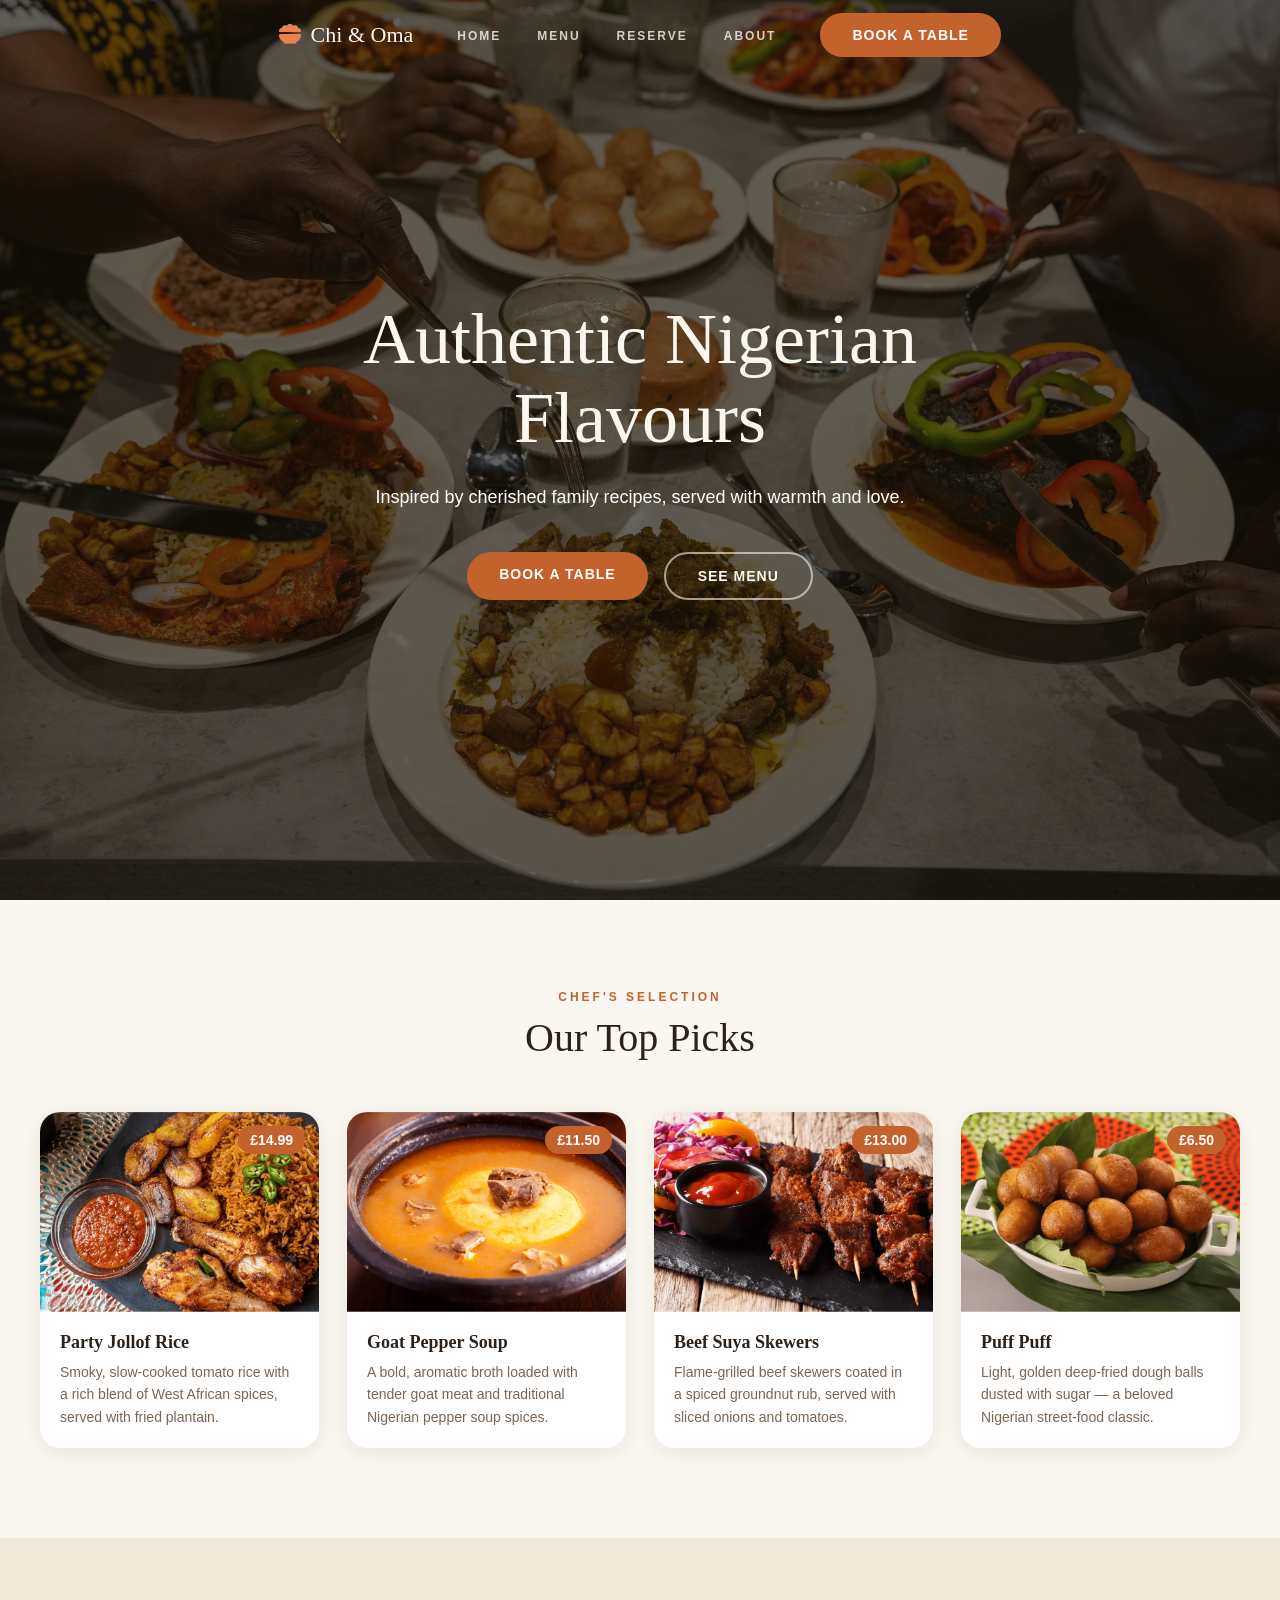
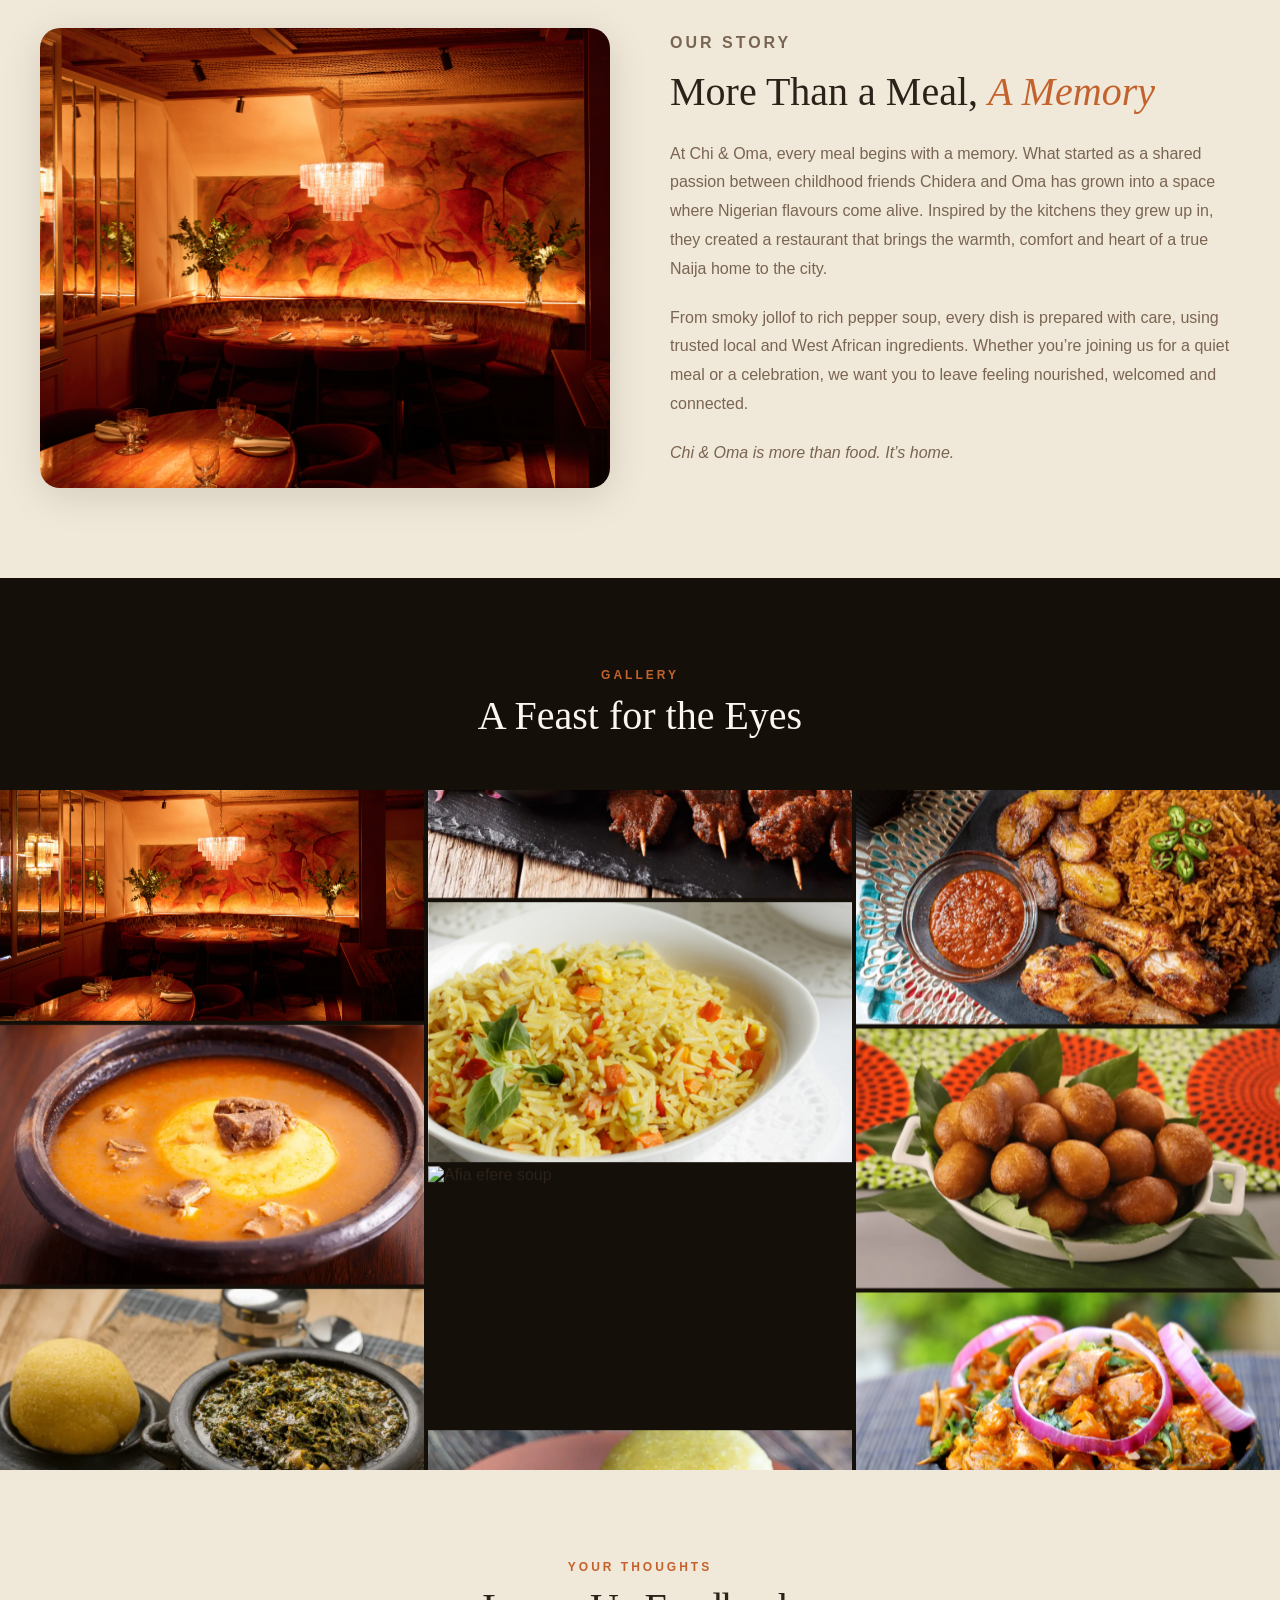
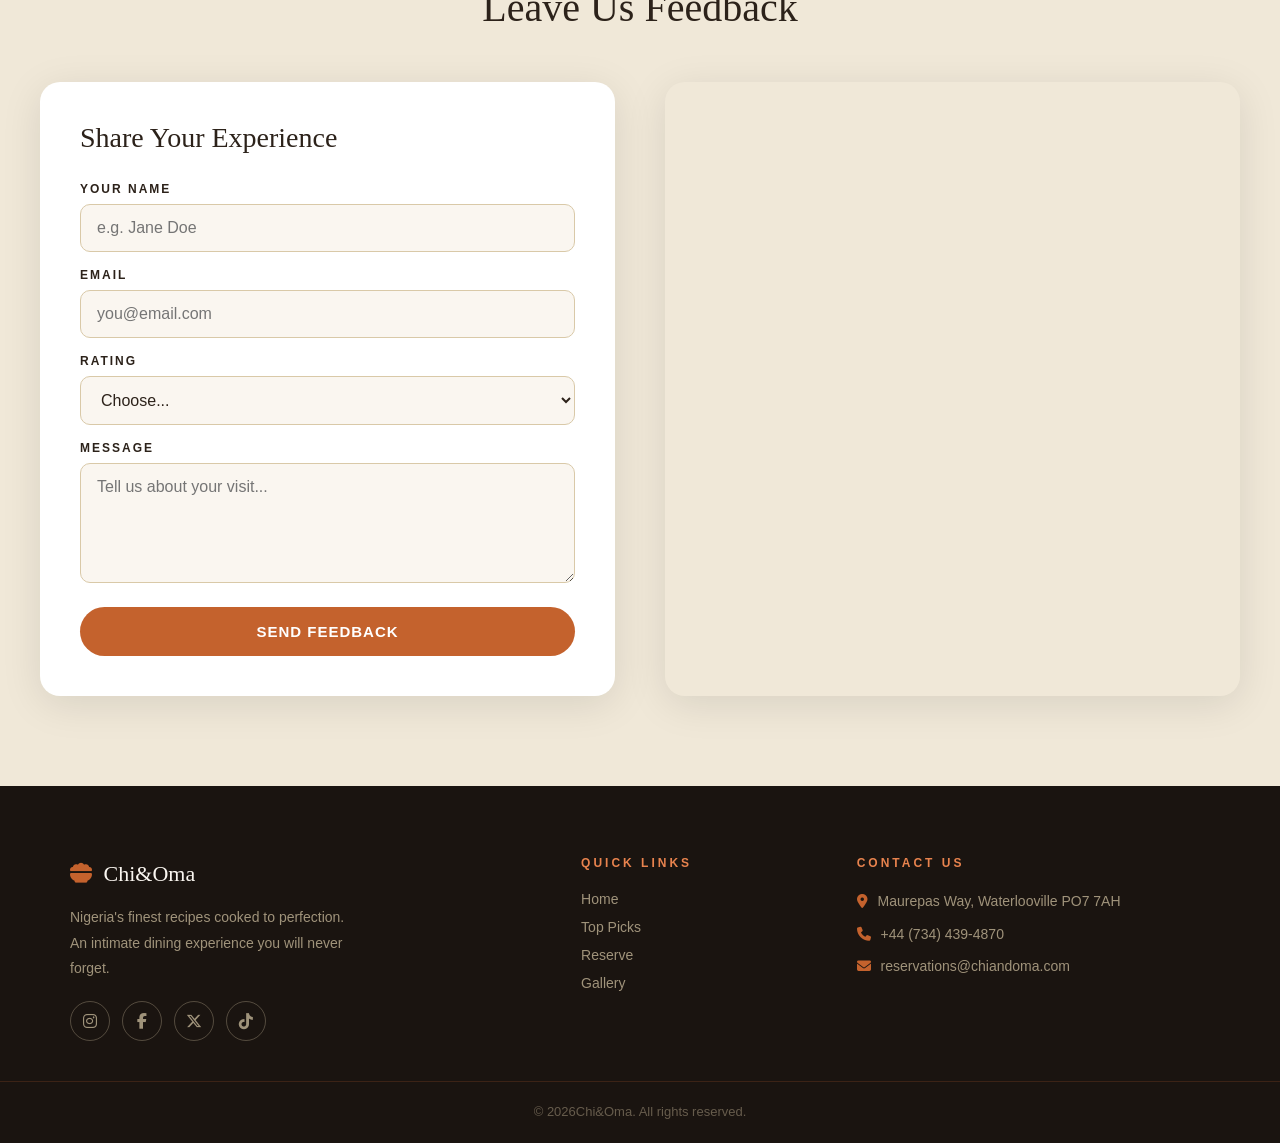
==== Restaurant Website v2.4/index.html @ 1b70f0ea "first commit" ====
<!doctype html>
<html lang="en">
  <head>
    <meta charset="UTF-8" />
    <meta name="viewport" content="width=device-width, initial-scale=1.0" />
    <title>Chi & Oma</title>
    <link
      rel="stylesheet"
      href="https://cdnjs.cloudflare.com/ajax/libs/font-awesome/6.5.0/css/all.min.css"
    />
    <link rel="stylesheet" href="style.css" />
  </head>
  <body>
    <!-- Header Section-->
    <header id="header">
      <div class="header-inner">
        <a href="#home" class="logo"
          ><i class="fa-solid fa-bowl-food"></i> Chi &amp; Oma</a
        >
        <nav>
          <ul id="nav-list">
            <li><a href="#home">Home</a></li>
            <li><a href="menu.html">Menu</a></li>
            <li><a href="reserve.html">Reserve</a></li>
            <li><a href="about.html">About</a></li>
          </ul>
        </nav>
        <a href="reserve.html" class="btn-orange">Book a Table</a>
        <button id="hamburger" aria-label="Open menu">&#9776;</button>
      </div>
    </header>

    <!-- Hero Section-->
    <section id="home" class="hero">
      <div class="hero-overlay"></div>
      <div class="hero-text">
        <h1>Authentic Nigerian Flavours</h1>
        <p class="hero-desc">
          Inspired by cherished family recipes, served with warmth and love.
        </p>
        <div class="hero-buttons">
          <a href="reserve.html" class="btn-orange">Book a Table</a>
          <a href="menu.html" class="btn-clear">See Menu</a>
        </div>
      </div>
    </section>

    <!-- Top Picks Section -->
    <section id="features" class="top-picks-section">
      <div class="section-top">
        <p class="label">Chef's Selection</p>
        <h2>Our Top Picks</h2>
      </div>
      <div class="top-picks-grid">
        <div class="pick-card">
          <div class="pick-img-wrap">
            <img src="images/jollof-rice.jpg" alt="Jollof Rice" />
            <span class="pick-price">&pound;14.99</span>
          </div>
          <div class="pick-body">
            <h3>Party Jollof Rice</h3>
            <p>
              Smoky, slow-cooked tomato rice with a rich blend of West African
              spices, served with fried plantain.
            </p>
          </div>
        </div>
        <div class="pick-card">
          <div class="pick-img-wrap">
            <img src="images/pepper-soup.jpg" alt="Pepper Soup" />
            <span class="pick-price">&pound;11.50</span>
          </div>
          <div class="pick-body">
            <h3>Goat Pepper Soup</h3>
            <p>
              A bold, aromatic broth loaded with tender goat meat and
              traditional Nigerian pepper soup spices.
            </p>
          </div>
        </div>
        <div class="pick-card">
          <div class="pick-img-wrap">
            <img src="images/Suya.jpg" alt="Suya" />
            <span class="pick-price">&pound;13.00</span>
          </div>
          <div class="pick-body">
            <h3>Beef Suya Skewers</h3>
            <p>
              Flame-grilled beef skewers coated in a spiced groundnut rub,
              served with sliced onions and tomatoes.
            </p>
          </div>
        </div>
        <div class="pick-card">
          <div class="pick-img-wrap">
            <img src="images/puff-puff.jpg" alt="Puff Puff" />
            <span class="pick-price">&pound;6.50</span>
          </div>
          <div class="pick-body">
            <h3>Puff Puff</h3>
            <p>
              Light, golden deep-fried dough balls dusted with sugar &mdash; a
              beloved Nigerian street-food classic.
            </p>
          </div>
        </div>
      </div>
    </section>

    <!-- About Us Section -->
    <section id="about" class="about-section">
      <div class="about-container">
        <img src="images/restaurant-dining-room.jpg" alt="Our dining room" />
        <div class="about-text">
          <p class="label">Our Story</p>
          <h2>More Than a Meal, <em>A Memory</em></h2>
          <p>
            At Chi & Oma, every meal begins with a memory. What started as a
            shared passion between childhood friends Chidera and Oma has grown
            into a space where Nigerian flavours come alive. Inspired by the
            kitchens they grew up in, they created a restaurant that brings the
            warmth, comfort and heart of a true Naija home to the city.
          </p>
          <p>
            From smoky jollof to rich pepper soup, every dish is prepared with
            care, using trusted local and West African ingredients. Whether
            you’re joining us for a quiet meal or a celebration, we want you to
            leave feeling nourished, welcomed and connected.
          </p>
          <p><em>Chi & Oma is more than food. It’s home.</em></p>
        </div>
      </div>
    </section>

    <!-- Gallery Section -->
    <section id="gallery" class="gallery">
      <div class="section-top">
        <p class="label">Gallery</p>
        <h2>A Feast for the Eyes</h2>
      </div>
      <div class="gallery-slider">
        <div class="gallery-col" id="gallery-col-0"></div>
        <div class="gallery-col" id="gallery-col-1"></div>
        <div class="gallery-col" id="gallery-col-2"></div>
      </div>
    </section>

    <!-- Feedback & Map -->
    <section id="feedback" class="feedback">
      <div class="section-top">
        <p class="label">Your Thoughts</p>
        <h2>Leave Us Feedback</h2>
      </div>
      <div class="feedback-inner">
        <div class="feedback-form-box">
          <h3>Share Your Experience</h3>
          <form id="feedback-form">
            <div class="form-group">
              <label for="fb-name">Your Name</label>
              <input
                type="text"
                id="fb-name"
                placeholder="e.g. Jane Doe"
                required
              />
            </div>
            <div class="form-group">
              <label for="fb-email">Email</label>
              <input
                type="email"
                id="fb-email"
                placeholder="you@email.com"
                required
              />
            </div>
            <div class="form-group">
              <label for="fb-rating">Rating</label>
              <select id="fb-rating" required>
                <option value="">Choose...</option>
                <option value="5">
                  &#11088; &#11088; &#11088; &#11088; &#11088; Excellent
                </option>
                <option value="4">
                  &#11088; &#11088; &#11088; &#11088; Very Good
                </option>
                <option value="3">&#11088; &#11088; &#11088; Good</option>
                <option value="2">&#11088; &#11088; Fair</option>
                <option value="1">&#11088; Poor</option>
              </select>
            </div>
            <div class="form-group">
              <label for="fb-message">Message</label>
              <textarea
                id="fb-message"
                rows="5"
                placeholder="Tell us about your visit..."
                required
              ></textarea>
            </div>
            <button type="submit" class="btn-submit">Send Feedback</button>
          </form>
        </div>
        <div class="feedback-map">
          <iframe
            src="https://www.google.com/maps/embed?pb=!1m18!1m12!1m3!1d2517.435182731297!2d-1.0377074227158216!3d50.87865545643923!2m3!1f0!2f0!3f0!3m2!1i1024!2i768!4f13.1!3m3!1m2!1s0x48744376dc6e722f%3A0x4be24e13dc1305d5!2sMaurepas%20Way%2C%20Waterlooville%20PO7%207AH!5e0!3m2!1sen!2suk!4v1774341622389!5m2!1sen!2suk"
            width="100%"
            height="100%"
            style="border: 0"
            allowfullscreen=""
            loading="lazy"
            referrerpolicy="no-referrer-when-downgrade"
            title="Restaurant location"
          ></iframe>
        </div>
      </div>
    </section>

    <!-- Footer -->
    <footer id="footer">
      <div class="footer-inner">
        <div>
          <p class="footer-logo">
            <i class="fa-solid fa-bowl-food"></i> Chi&amp;Oma
          </p>
          <p class="footer-desc">
            Nigeria's finest recipes cooked to perfection. An intimate dining
            experience you will never forget.
          </p>
          <div class="social-links">
            <a
              href="https://instagram.com"
              target="_blank"
              aria-label="Instagram"
              ><i class="fa-brands fa-instagram"></i
            ></a>
            <a href="https://facebook.com" target="_blank" aria-label="Facebook"
              ><i class="fa-brands fa-facebook-f"></i
            ></a>
            <a href="https://twitter.com" target="_blank" aria-label="Twitter"
              ><i class="fa-brands fa-x-twitter"></i
            ></a>
            <a href="https://tiktok.com" target="_blank" aria-label="TikTok"
              ><i class="fa-brands fa-tiktok"></i
            ></a>
          </div>
        </div>
        <div>
          <h4>Quick Links</h4>
          <ul class="footer-links">
            <li><a href="#home">Home</a></li>
            <li><a href="#features">Top Picks</a></li>
            <li><a href="reserve.html">Reserve</a></li>
            <li><a href="#gallery">Gallery</a></li>
          </ul>
        </div>
        <div>
          <h4>Contact Us</h4>
          <p>
            <i class="fa-solid fa-location-dot"></i> Maurepas Way, Waterlooville
            PO7 7AH
          </p>
          <p><i class="fa-solid fa-phone"></i> +44 (734) 439-4870</p>
          <p><i class="fa-solid fa-envelope"></i> reservations@chiandoma.com</p>
        </div>
      </div>
      <div class="footer-bottom">
        <p>&copy; <span id="year"></span>Chi&amp;Oma. All rights reserved.</p>
      </div>
    </footer>
    <script src="script.js"></script>
  </body>
</html>
---- Restaurant Website v2.4/style.css ----
* {
  margin: 0;
  padding: 0;
  box-sizing: border-box;
}

body {
  font-family: "Lato", sans-serif;
  font-size: 16px;
  color: #2c221a;
  background-color: #faf6f0;
  overflow-x: hidden;
}

a {
  text-decoration: none;
  color: inherit;
}

ul {
  list-style: none;
}

.section-top {
  text-align: center;
  margin-bottom: 50px;
}

.label {
  font-size: 12px;
  font-weight: 700;
  letter-spacing: 3px;
  text-transform: uppercase;
  color: #c4622d;
  margin-bottom: 10px;
}

h2 {
  font-family: "Playfair Display", serif;
  font-size: 40px;
  font-weight: 400;
  color: #2c221a;
  line-height: 1.2;
}

h2 em {
  font-style: italic;
  color: #c4622d;
}

.btn-orange {
  display: inline-block;
  padding: 14px 32px;
  background-color: #c4622d;
  color: #ffffff;
  border-radius: 50px;
  font-size: 14px;
  font-weight: 700;
  letter-spacing: 1px;
  text-transform: uppercase;
  transition: background 0.3s;
}

.btn-orange:hover {
  background-color: #9a4720;
}

.btn-clear {
  display: inline-block;
  padding: 14px 32px;
  background-color: transparent;
  color: #faf6f0;
  border: 2px solid rgba(250, 246, 240, 0.6);
  border-radius: 50px;
  font-size: 14px;
  font-weight: 700;
  letter-spacing: 1px;
  text-transform: uppercase;
  transition: background 0.3s;
}

.btn-clear:hover {
  background-color: rgba(250, 246, 240, 0.1);
}

#header {
  position: fixed;
  top: 0;
  left: 0;
  right: 0;
  z-index: 100;
  height: 70px;
  background-color: transparent;
  transition: background 0.3s;
}

#header.scrolled {
  background-color: rgba(20, 16, 9, 0.95);
}

.header-inner {
  max-width: 1200px;
  margin: 0 auto;
  padding: 0 30px;
  height: 100%;
  display: flex;
  align-items: center;
  justify-content: center;
  gap: 30px;
}

.logo {
  font-family: "Playfair Display", serif;
  font-size: 22px;
  color: #faf6f0;
  flex-shrink: 0;
}

.logo i {
  color: #e8834e;
  margin-right: 4px;
}

#nav-list {
  display: flex;
  gap: 8px;
}

#nav-list a {
  font-size: 12px;
  font-weight: 700;
  letter-spacing: 2px;
  text-transform: uppercase;
  color: rgba(250, 246, 240, 0.8);
  padding: 8px 14px;
  border-radius: 50px;
  transition:
    color 0.2s,
    background 0.2s;
}

#nav-list a:hover {
  color: #faf6f0;
  background-color: rgba(196, 98, 45, 0.2);
}

#hamburger {
  display: none;
  font-size: 24px;
  color: #faf6f0;
  background: none;
  border: none;
  cursor: pointer;
  margin-left: auto;
}

.hero {
  position: relative;
  min-height: 100vh;
  display: flex;
  align-items: center;
  justify-content: center;
  background-image: url("images/herobg.jpg");
  background-size: cover;
  background-position: center;
}

.hero-overlay {
  position: absolute;
  inset: 0;
  background-color: rgba(20, 16, 9, 0.65);
}

.hero-text {
  position: relative;
  z-index: 1;
  text-align: center;
  padding: 20px;
  max-width: 750px;
}

.hero-text h1 {
  font-family: "Playfair Display", serif;
  font-size: 72px;
  font-weight: 400;
  color: #faf6f0;
  line-height: 1.1;
  margin-bottom: 24px;
}

.hero-text h1 em {
  font-style: italic;
  color: #e8834e;
}

.hero-desc {
  font-size: 18px;
  color: #ffffff;
  line-height: 1.7;
  margin-bottom: 40px;
}

.hero-buttons {
  display: flex;
  gap: 16px;
  justify-content: center;
  flex-wrap: wrap;
}

.top-picks-section {
  padding: 90px 30px;
  background-color: #faf6f0;
}

.top-picks-section .section-top {
  max-width: 1200px;
  margin: 0 auto 50px auto;
}

.top-picks-grid {
  max-width: 1200px;
  margin: 0 auto;
  display: grid;
  grid-template-columns: repeat(4, 1fr);
  gap: 28px;
}

.pick-card {
  background-color: #ffffff;
  border-radius: 20px;
  overflow: hidden;
  box-shadow: 0 4px 20px rgba(0, 0, 0, 0.08);
  transition: transform 0.3s;
}

.pick-card:hover {
  transform: translateY(-6px);
}

.pick-img-wrap {
  position: relative;
}

.pick-img-wrap img {
  width: 100%;
  height: 200px;
  object-fit: cover;
  display: block;
}

.pick-price {
  position: absolute;
  top: 14px;
  right: 14px;
  background-color: #c4622d;
  color: #ffffff;
  font-size: 14px;
  font-weight: 700;
  padding: 6px 12px;
  border-radius: 50px;
}

.pick-body {
  padding: 20px;
}

.pick-body h3 {
  font-family: "Playfair Display", serif;
  font-size: 18px;
  font-weight: 600;
  color: #2c221a;
  margin-bottom: 8px;
}

.pick-body p {
  font-size: 14px;
  color: #7a6553;
  line-height: 1.6;
}

@media (max-width: 900px) {
  .top-picks-grid {
    grid-template-columns: repeat(2, 1fr);
  }
}

@media (max-width: 600px) {
  .btn-orange {
    display: inline-block;
    padding: 10px 12px;
    font-size: 8px;
  }
  .top-picks-grid {
    grid-template-columns: 1fr;
  }
}

.about-section {
  padding: 90px 30px;
  background-color: #f0e8d8;
}

.about-container {
  max-width: 1200px;
  margin: 0 auto;
  display: grid;
  grid-template-columns: 1fr 1fr;
  gap: 60px;
  align-items: center;
}

.about-container img {
  width: 100%;
  height: 460px;
  object-fit: cover;
  border-radius: 20px;
  display: block;
  box-shadow: 0 8px 40px rgba(0, 0, 0, 0.12);
}

.about-text .label {
  display: block;
  margin-bottom: 10px;
}

.about-text h2 {
  margin-bottom: 24px;
}

.about-text p {
  font-size: 16px;
  color: #7a6553;
  line-height: 1.8;
  margin-bottom: 20px;
}

@media (max-width: 900px) {
  .about-container {
    grid-template-columns: 1fr;
  }

  .about-container img {
    height: 300px;
  }
}

.about-page-hero {
  position: relative;
  height: 280px;
  display: flex;
  align-items: center;
  justify-content: center;
  background-image: url("images/restaurant-dining-room.jpg");
  background-size: cover;
  background-position: center;
}

.about-page-hero-text {
  position: relative;
  z-index: 1;
  text-align: center;
}

.about-page-hero-text h1 {
  font-family: "Playfair Display", serif;
  font-size: 52px;
  font-weight: 400;
  color: #faf6f0;
  line-height: 1.2;
}

.about-page-hero-text h1 em {
  font-style: italic;
  color: #e8834e;
}

.about-page {
  background-color: #faf6f0;
  padding: 80px 30px 90px;
  max-width: 1200px;
  margin: 0 auto;
}

.about-page-intro {
  display: grid;
  grid-template-columns: 1fr 1fr;
  gap: 60px;
  align-items: center;
  margin-bottom: 80px;
}

.about-page-intro--reverse {
  direction: rtl;
}

.about-page-intro--reverse > * {
  direction: ltr;
}

.about-page-intro img {
  width: 100%;
  height: 440px;
  object-fit: cover;
  border-radius: 20px;
  display: block;
  box-shadow: 0 8px 40px rgba(0, 0, 0, 0.12);
}

.about-page-text .label {
  display: block;
  margin-bottom: 10px;
}

.about-page-text h2 {
  margin-bottom: 24px;
}

.about-page-text p {
  font-size: 16px;
  color: #7a6553;
  line-height: 1.8;
  margin-bottom: 18px;
}

.about-values {
  display: grid;
  grid-template-columns: repeat(4, 1fr);
  gap: 24px;
  margin-bottom: 80px;
}

.about-value-card {
  background-color: #ffffff;
  border-radius: 16px;
  padding: 30px 24px;
  text-align: center;
  box-shadow: 0 4px 20px rgba(0, 0, 0, 0.07);
}

.about-value-icon {
  width: 52px;
  height: 52px;
  background-color: #f0e8d8;
  border-radius: 50%;
  display: flex;
  align-items: center;
  justify-content: center;
  margin: 0 auto 16px auto;
  font-size: 20px;
  color: #c4622d;
}

.about-value-card h4 {
  font-family: "Playfair Display", serif;
  font-size: 16px;
  font-weight: 600;
  color: #2c221a;
  margin-bottom: 10px;
}

.about-value-card p {
  font-size: 14px;
  color: #7a6553;
  line-height: 1.7;
}

@media (max-width: 900px) {
  .about-page-intro,
  .about-page-intro--reverse {
    grid-template-columns: 1fr;
    direction: ltr;
  }

  .about-page-intro img {
    height: 300px;
  }

  .about-values {
    grid-template-columns: repeat(2, 1fr);
  }
}

@media (max-width: 600px) {
  .about-values {
    grid-template-columns: 1fr;
  }
}

.menu-page-hero {
  position: relative;
  height: 280px;
  display: flex;
  align-items: center;
  justify-content: center;
  background-image: url("images/restaurant-dining-room.jpg");
  background-size: cover;
  background-position: center;
}

.menu-page-hero-text {
  position: relative;
  z-index: 1;
  text-align: center;
}

.menu-page-hero-text h1 {
  font-family: "Playfair Display", serif;
  font-size: 52px;
  font-weight: 400;
  color: #faf6f0;
  line-height: 1.2;
}

.menu-page-hero-text h1 em {
  font-style: italic;
  color: #e8834e;
}

.menu-page {
  padding: 70px 30px 90px;
  background-color: #faf6f0;
  max-width: 1300px;
  margin: 0 auto;
}

.menu-tabs {
  display: flex;
  justify-content: center;
  gap: 12px;
  margin-bottom: 50px;
}

.menu-tab {
  padding: 12px 32px;
  border: 2px solid #d9c9a8;
  border-radius: 50px;
  background: transparent;
  font-size: 13px;
  font-weight: 700;
  letter-spacing: 2px;
  text-transform: uppercase;
  color: #7a6553;
  cursor: pointer;
  transition: all 0.25s;
}

.menu-tab:hover {
  border-color: #c4622d;
  color: #c4622d;
}

.menu-tab.active {
  background-color: #c4622d;
  border-color: #c4622d;
  color: #ffffff;
}

.menu-category {
  display: none;
}

.menu-category.active {
  display: block;
}

.menu-cards {
  display: grid;
  grid-template-columns: repeat(3, 1fr);
  gap: 28px;
}

.menu-card {
  background-color: #ffffff;
  border-radius: 16px;
  overflow: hidden;
  box-shadow: 0 4px 20px rgba(0, 0, 0, 0.07);
  transition: transform 0.3s;
}

.menu-card:hover {
  transform: translateY(-5px);
}

.menu-card img {
  width: 100%;
  height: 210px;
  object-fit: cover;
  display: block;
}

.menu-card-body {
  padding: 20px;
}

.menu-card-top {
  display: flex;
  justify-content: space-between;
  align-items: flex-start;
  gap: 10px;
  margin-bottom: 8px;
}

.menu-card-top h3 {
  font-family: "Playfair Display", serif;
  font-size: 17px;
  font-weight: 600;
  color: #2c221a;
  line-height: 1.3;
}

.menu-card-price {
  font-size: 15px;
  font-weight: 700;
  color: #c4622d;
  white-space: nowrap;
}

.menu-card-body p {
  font-size: 13px;
  color: #7a6553;
  line-height: 1.6;
}

@media (max-width: 900px) {
  .menu-cards {
    grid-template-columns: repeat(2, 1fr);
  }
}

@media (max-width: 600px) {
  .menu-tabs {
    flex-direction: column;
    align-items: center;
  }

  .menu-cards {
    grid-template-columns: 1fr;
  }
}

.reserve-page-hero {
  position: relative;
  height: 280px;
  display: flex;
  align-items: center;
  justify-content: center;
  background-image: url("https://images.unsplash.com/photo-1414235077428-338989a2e8c0?w=1600&q=85");
  background-size: cover;
  background-position: center;
}

.reserve-page-hero-text {
  position: relative;
  z-index: 1;
  text-align: center;
}

.reserve-page-hero-text h1 {
  font-family: "Playfair Display", serif;
  font-size: 52px;
  font-weight: 400;
  color: #faf6f0;
  line-height: 1.2;
}

.reserve-page-hero-text h1 em {
  font-style: italic;
  color: #e8834e;
}

.reserve {
  padding: 90px 30px;
  background-color: #f0e8d8;
}

.reserve .section-top {
  max-width: 1200px;
  margin: 0 auto 50px auto;
}

.reserve-inner {
  max-width: 1200px;
  margin: 0 auto;
  display: flex;
  justify-content: center;
}

.reserve-form-box {
  background-color: #ffffff;
  border-radius: 20px;
  padding: 40px;
  box-shadow: 0 8px 40px rgba(0, 0, 0, 0.1);
  width: 100%;
  max-width: 600px;
}

.reserve-form-box h3 {
  font-family: "Playfair Display", serif;
  font-size: 28px;
  font-weight: 400;
  color: #2c221a;
  margin-bottom: 28px;
}

.form-row {
  display: flex;
  gap: 16px;
  margin-bottom: 16px;
}

.form-group {
  display: flex;
  flex-direction: column;
  flex: 1;
  margin-bottom: 16px;
}

.form-group label {
  font-size: 12px;
  font-weight: 700;
  letter-spacing: 2px;
  text-transform: uppercase;
  color: #2c221a;
  margin-bottom: 8px;
}

.form-group input,
.form-group select {
  padding: 14px 16px;
  border: 1.5px solid #d9c9a8;
  border-radius: 10px;
  font-size: 16px;
  color: #2c221a;
  background-color: #faf6f0;
  transition: border-color 0.2s;
  outline: none;
}

.form-group input:focus,
.form-group select:focus {
  border-color: #c4622d;
}

.time-slots {
  display: grid;
  grid-template-columns: repeat(4, 1fr);
  gap: 8px;
  margin-top: 8px;
}

.time-btn {
  padding: 10px 4px;
  text-align: center;
  border: 1.5px solid #d9c9a8;
  border-radius: 8px;
  font-size: 13px;
  font-weight: 700;
  color: #2c221a;
  background-color: #faf6f0;
  cursor: pointer;
  transition: all 0.2s;
}

.time-btn:hover {
  border-color: #c4622d;
  color: #c4622d;
}

.time-btn.selected {
  background-color: #c4622d;
  border-color: #c4622d;
  color: #ffffff;
}

.btn-submit {
  width: 100%;
  padding: 16px;
  background-color: #c4622d;
  color: #ffffff;
  border: none;
  border-radius: 50px;
  font-size: 15px;
  font-weight: 700;
  letter-spacing: 1px;
  text-transform: uppercase;
  cursor: pointer;
  transition: background 0.3s;
  margin-top: 8px;
}

.btn-submit:hover {
  background-color: #9a4720;
}

.success-box {
  text-align: center;
  padding: 40px 20px;
}

.success-icon {
  font-size: 60px;
  margin-bottom: 20px;
}

.success-box h3 {
  font-family: "Playfair Display", serif;
  font-size: 28px;
  margin-bottom: 16px;
}

.success-box p {
  font-size: 16px;
  color: #7a6553;
  line-height: 1.8;
  margin-bottom: 30px;
}

.gallery {
  background-color: #141009;
  overflow: hidden;
}

.gallery .section-top {
  padding: 90px 30px 50px 30px;
  max-width: 1200px;
  margin: 0 auto;
}

.gallery h2 {
  color: #faf6f0;
}

.gallery-slider {
  display: grid;
  grid-template-columns: repeat(3, 1fr);
  gap: 4px;
  width: 100%;
  height: 680px;
  overflow: hidden;
}

.gallery-col {
  display: flex;
  flex-direction: column;
  gap: 4px;
  will-change: transform;
}

.gallery-col img {
  width: 100%;
  height: 260px;
  object-fit: cover;
  display: block;
  flex-shrink: 0;
}

@media (max-width: 600px) {
  .gallery-slider {
    grid-template-columns: repeat(2, 1fr);
    height: 500px;
  }

  .gallery-col:last-child {
    display: none;
  }
}
footer {
  background-color: #1a1410;
  color: #d9c9a8;
}

.footer-inner {
  max-width: 1200px;
  margin: 0 auto;
  padding: 70px 30px 40px 30px;
  display: grid;
  grid-template-columns: 2fr 1fr 1.5fr;
  gap: 40px;
}

.footer-logo {
  font-family: "Playfair Display", serif;
  font-size: 22px;
  color: #faf6f0;
  margin-bottom: 14px;
}

.footer-desc {
  font-size: 14px;
  line-height: 1.8;
  color: rgba(217, 201, 168, 0.7);
  max-width: 280px;
  margin-bottom: 20px;
}

.social-links {
  display: flex;
  gap: 12px;
}
.social-links a {
  width: 40px;
  height: 40px;
  display: flex;
  align-items: center;
  justify-content: center;
  border: 1px solid rgba(217, 201, 168, 0.3);
  border-radius: 50%;
  color: rgba(217, 201, 168, 0.7);
  font-size: 16px;
  line-height: 1;
  transition: all 0.2s;
}

.social-links a:hover {
  background-color: #c4622d;
  border-color: #c4622d;
  color: #ffffff;
}

footer h4 {
  font-size: 12px;
  font-weight: 700;
  letter-spacing: 3px;
  text-transform: uppercase;
  color: #e8834e;
  margin-bottom: 20px;
}

.footer-links {
  display: flex;
  flex-direction: column;
  gap: 10px;
}

.footer-links a {
  font-size: 14px;
  color: rgba(217, 201, 168, 0.7);
  transition: color 0.2s;
}

.footer-links a:hover {
  color: #faf6f0;
}

footer p {
  font-size: 14px;
  color: rgba(217, 201, 168, 0.7);
  margin-bottom: 10px;
  line-height: 1.6;
}

footer .fa-solid:not(.social-links .fa-solid),
footer .fa-brands:not(.social-links .fa-brands) {
  color: #c4622d;
  margin-right: 6px;
}

.social-links a i {
  color: inherit;
  margin: 0;
}

.footer-bottom {
  border-top: 1px solid rgba(196, 98, 45, 0.2);
  text-align: center;
  padding: 20px 30px;
}

.footer-bottom p {
  font-size: 13px;
  color: rgba(217, 201, 168, 0.4);
  margin: 0;
}

.feedback {
  padding: 90px 30px;
  background-color: #f0e8d8;
}

.feedback .section-top {
  max-width: 1200px;
  margin: 0 auto 50px auto;
}

.feedback-inner {
  max-width: 1200px;
  margin: 0 auto;
  display: grid;
  grid-template-columns: 1fr 1fr;
  gap: 50px;
  align-items: stretch;
}

.feedback-form-box {
  background-color: #ffffff;
  border-radius: 20px;
  padding: 40px;
  box-shadow: 0 8px 40px rgba(0, 0, 0, 0.1);
}

.feedback-form-box h3 {
  font-family: "Playfair Display", serif;
  font-size: 28px;
  font-weight: 400;
  color: #2c221a;
  margin-bottom: 28px;
}

.feedback-form-box textarea {
  padding: 14px 16px;
  border: 1.5px solid #d9c9a8;
  border-radius: 10px;
  font-size: 16px;
  color: #2c221a;
  background-color: #faf6f0;
  transition: border-color 0.2s;
  outline: none;
  resize: vertical;
  width: 100%;
  font-family: "Lato", sans-serif;
}

.feedback-form-box textarea:focus {
  border-color: #c4622d;
}

.feedback-map {
  border-radius: 20px;
  overflow: hidden;
  box-shadow: 0 8px 40px rgba(0, 0, 0, 0.1);
  min-height: 480px;
}
/* responsive */
@media (max-width: 900px) {
  .reserve-inner {
    grid-template-columns: 1fr;
  }

  .footer-inner {
    grid-template-columns: 1fr 1fr;
  }
}

@media (max-width: 600px) {
  .hero-text h1 {
    font-size: 44px;
  }

  h2 {
    font-size: 30px;
  }

  .gallery-slider {
    grid-template-columns: repeat(2, 1fr);
    height: 500px;
  }

  .gallery-col:last-child {
    display: none;
  }

  .time-slots {
    grid-template-columns: repeat(2, 1fr);
  }

  .form-row {
    flex-direction: column;
  }

  .feedback-inner {
    grid-template-columns: 1fr;
  }

  .feedback-map {
    min-height: 300px;
  }

  .footer-inner {
    grid-template-columns: 1fr;
  }

  #nav-list {
    display: none;
    flex-direction: column;
    position: fixed;
    top: 70px;
    left: 0;
    right: 0;
    background-color: rgba(14, 10, 6, 0.98);
    padding: 20px;
    gap: 4px;
  }

  #nav-list.open {
    display: flex;
  }

  #hamburger {
    display: block;
  }

  nav {
    display: none;
  }

  #hamburger {
    display: block;
  }
}
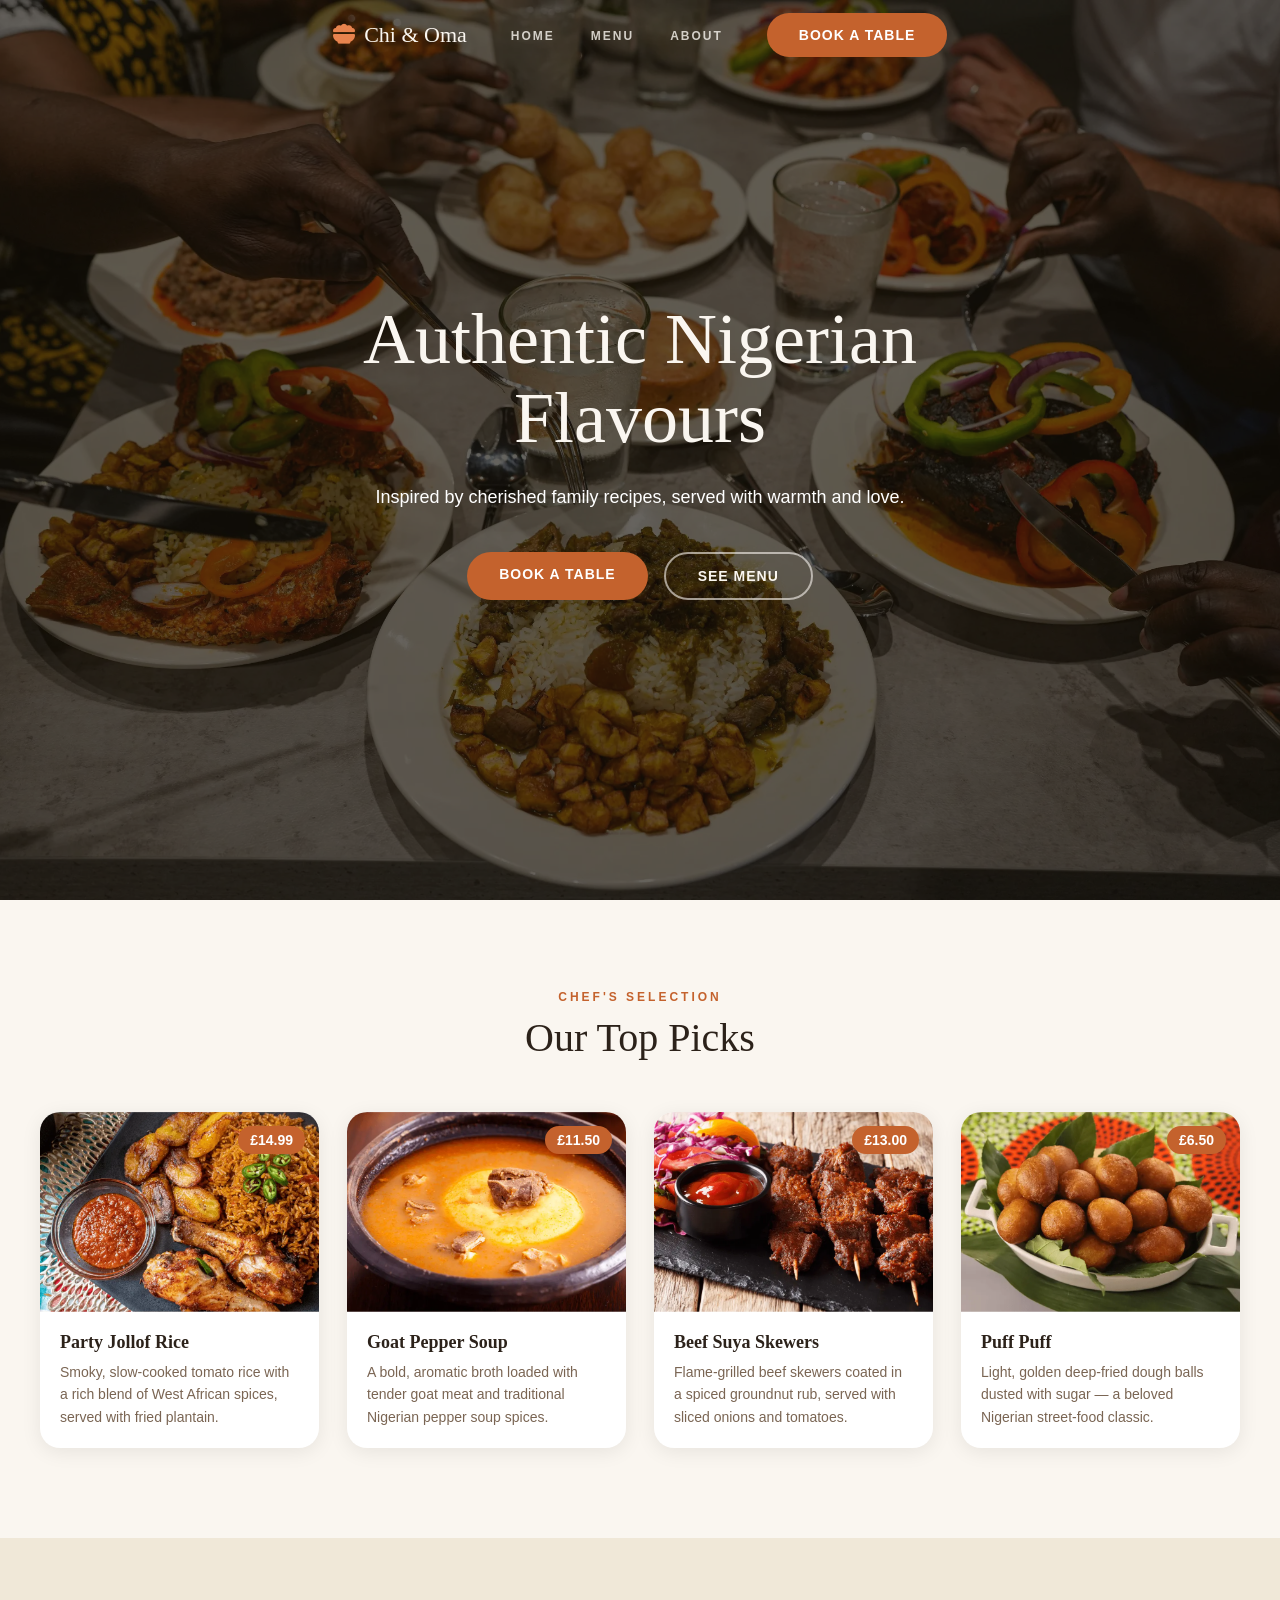
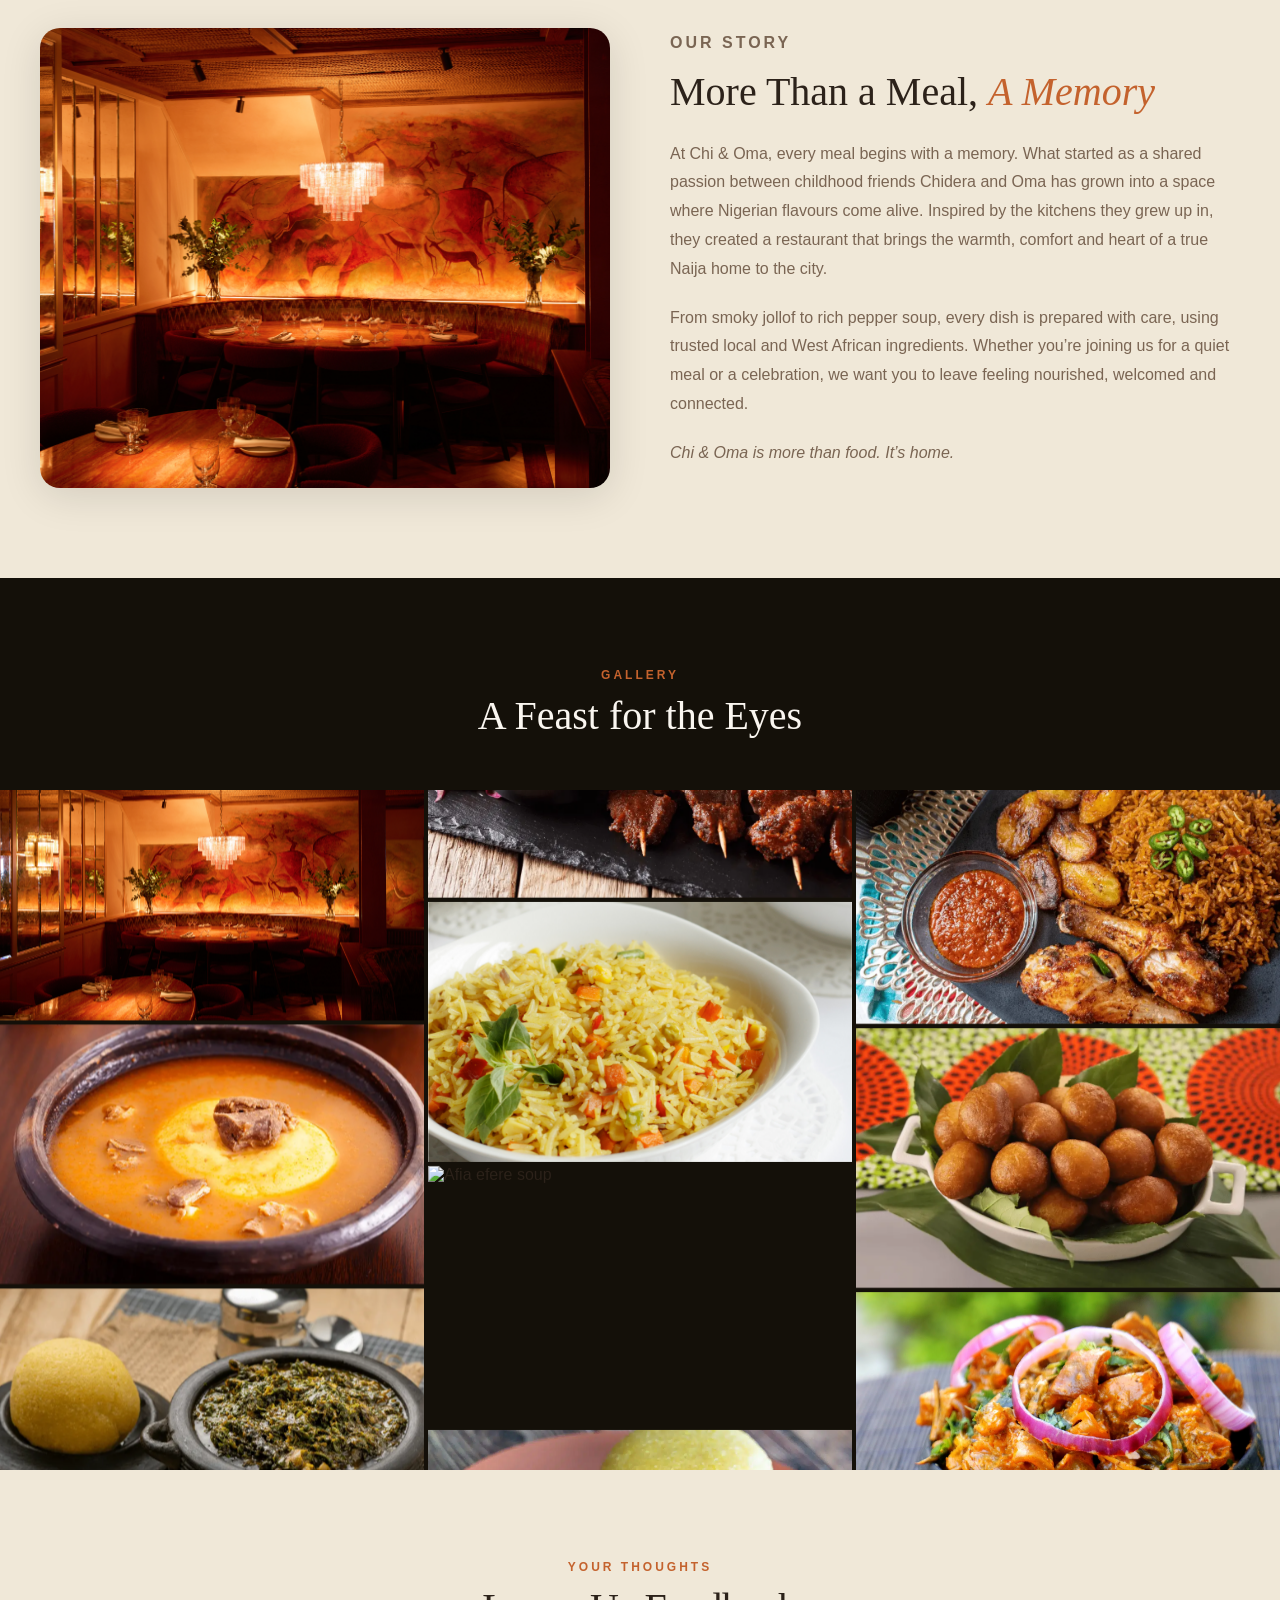
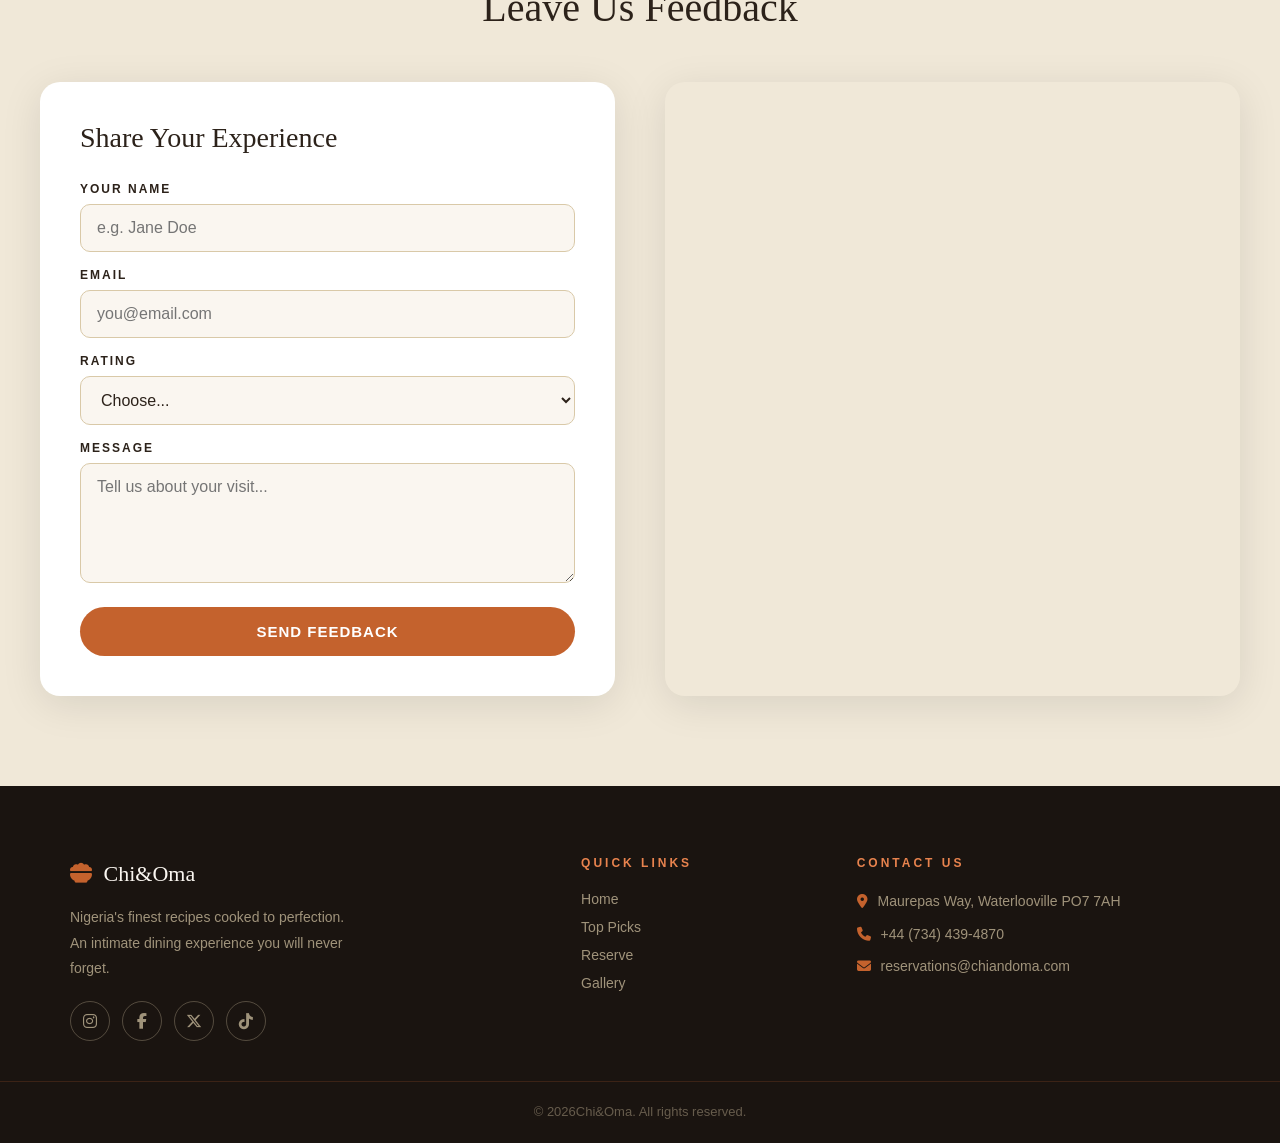
==== commit ad64b4d7: "new changes" ====
--- a/Restaurant Website v2.4/index.html
+++ b/Restaurant Website v2.4/index.html
@@ -21,7 +21,6 @@
           <ul id="nav-list">
             <li><a href="#home">Home</a></li>
             <li><a href="menu.html">Menu</a></li>
-            <li><a href="reserve.html">Reserve</a></li>
             <li><a href="about.html">About</a></li>
           </ul>
         </nav>
--- a/Restaurant Website v2.4/style.css
+++ b/Restaurant Website v2.4/style.css
@@ -289,6 +289,7 @@
     display: inline-block;
     padding: 10px 12px;
     font-size: 8px;
+    white-space: nowrap;
   }
   .top-picks-grid {
     grid-template-columns: 1fr;
@@ -1099,10 +1100,6 @@
     display: block;
   }
 
-  nav {
-    display: none;
-  }
-
   #hamburger {
     display: block;
   }
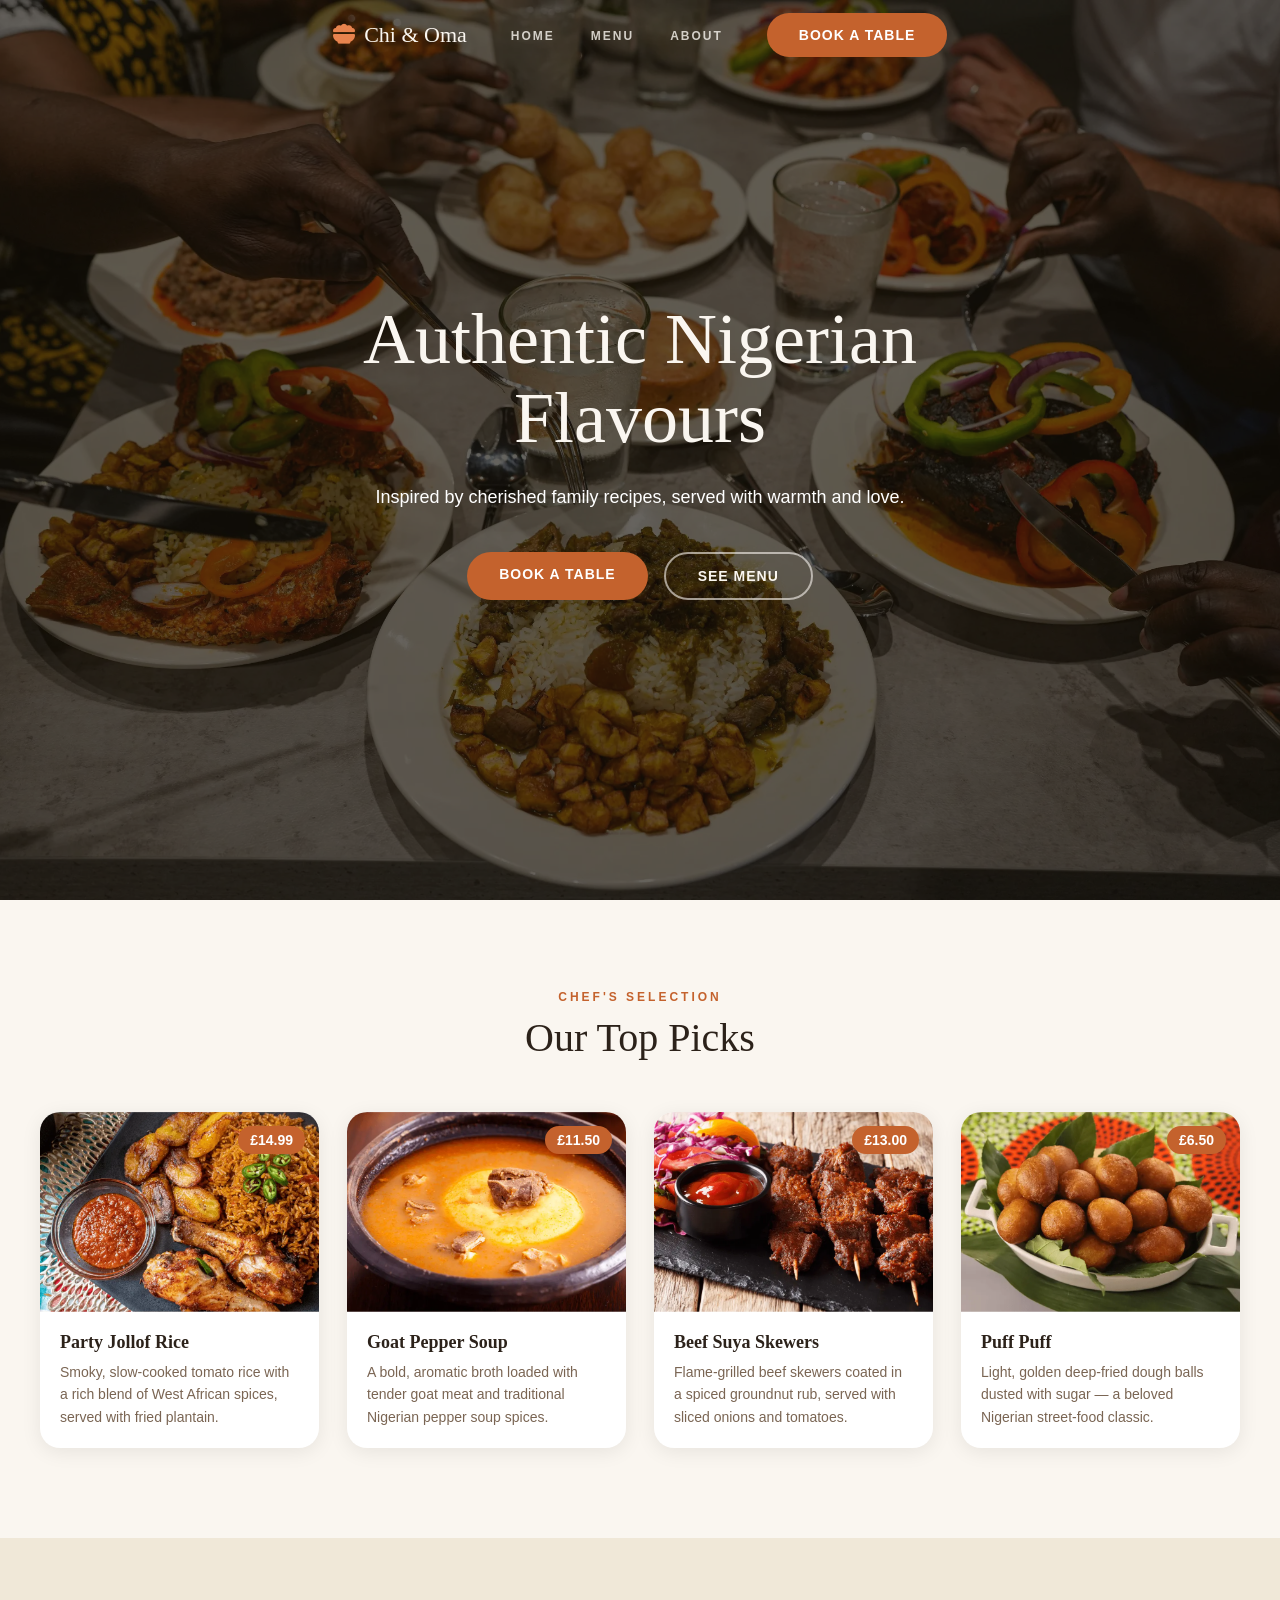
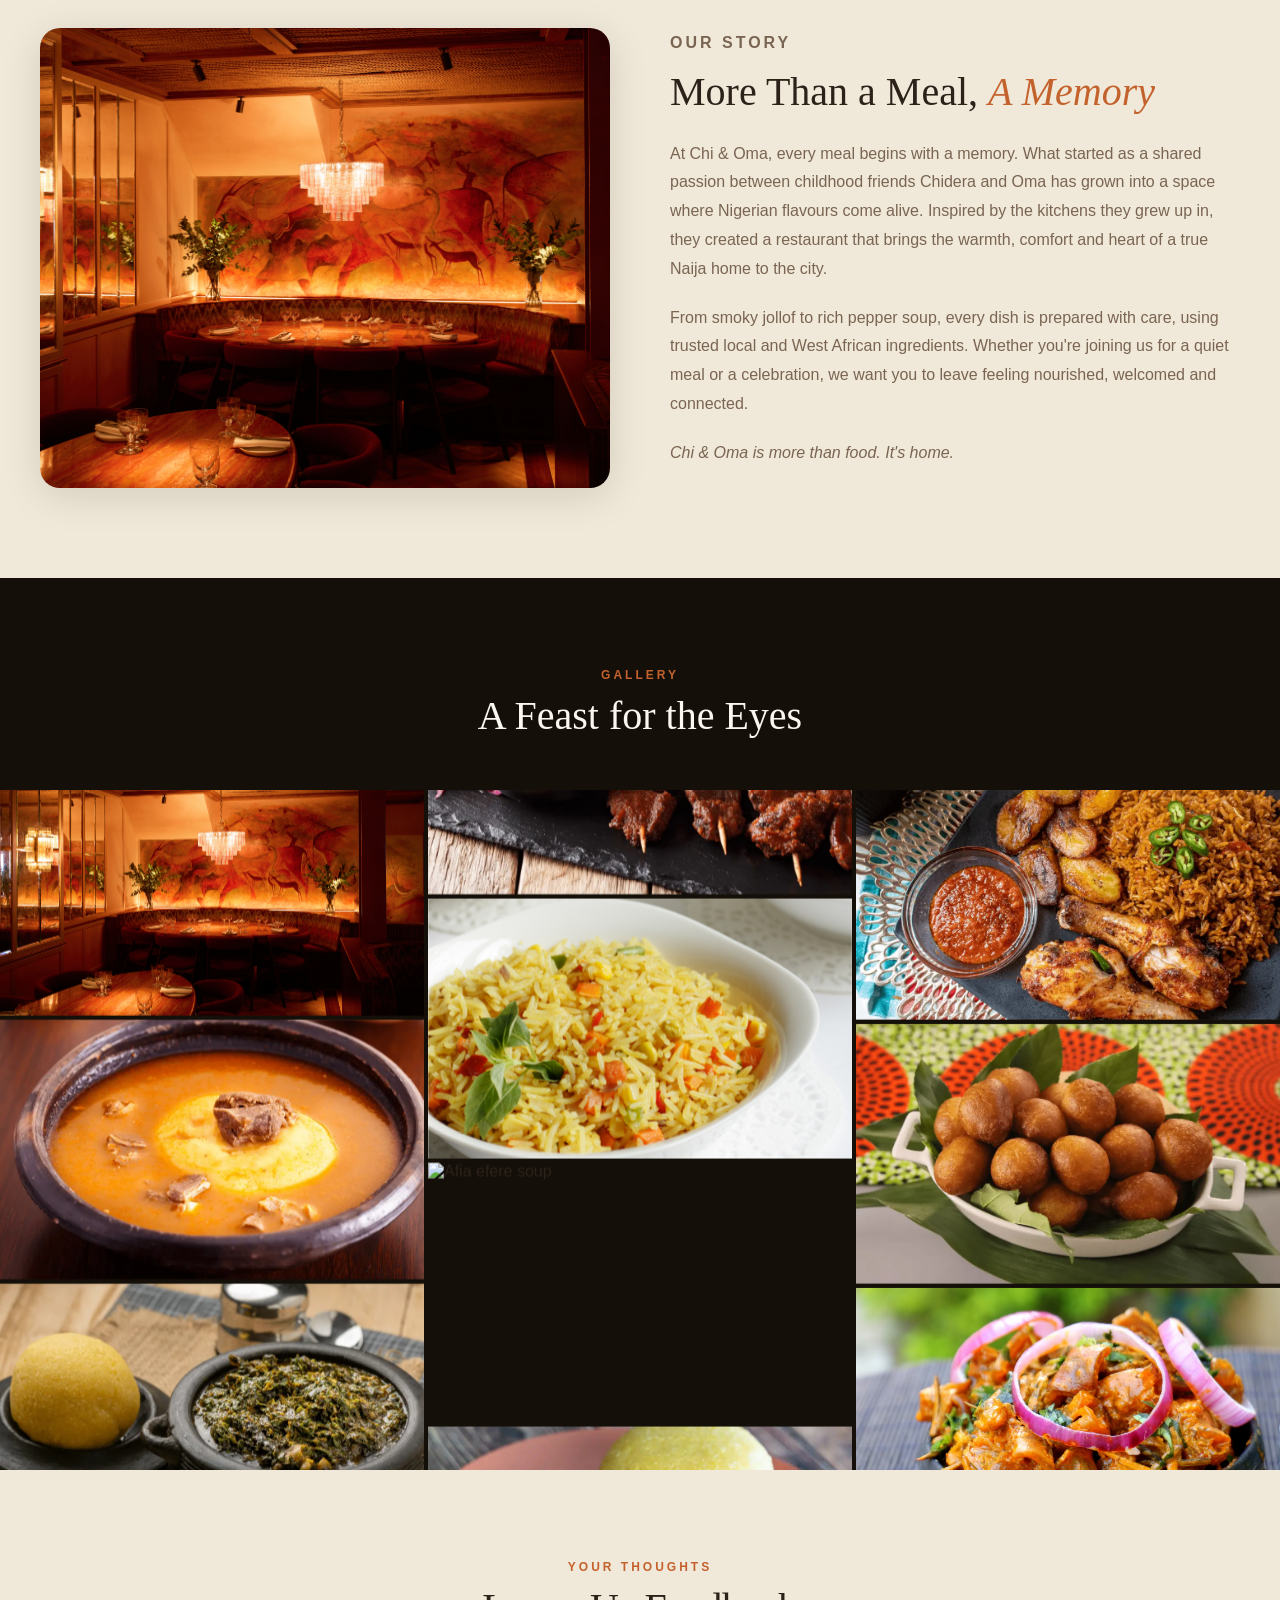
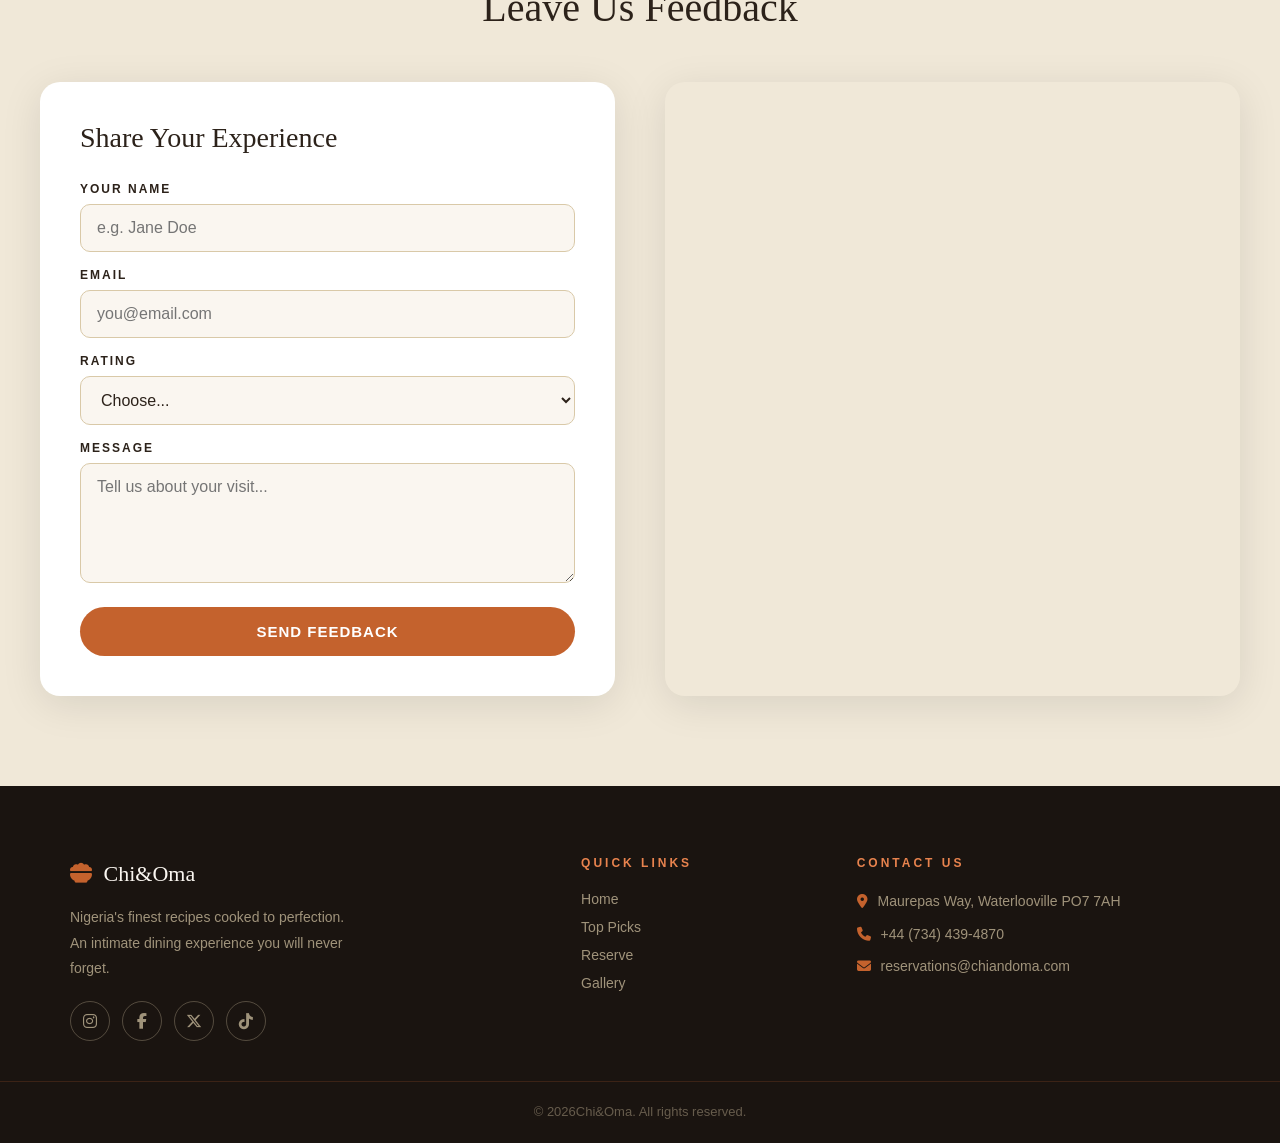
==== commit f412eade: "new changes" ====
--- a/Restaurant Website v2.4/index.html
+++ b/Restaurant Website v2.4/index.html
@@ -11,7 +11,7 @@
     <link rel="stylesheet" href="style.css" />
   </head>
   <body>
-    <!-- Header Section-->
+    <!-- header -->
     <header id="header">
       <div class="header-inner">
         <a href="#home" class="logo"
@@ -29,7 +29,7 @@
       </div>
     </header>
 
-    <!-- Hero Section-->
+    <!-- hero section-->
     <section id="home" class="hero">
       <div class="hero-overlay"></div>
       <div class="hero-text">
@@ -44,69 +44,16 @@
       </div>
     </section>
 
-    <!-- Top Picks Section -->
+    <!-- toppicks -->
     <section id="features" class="top-picks-section">
       <div class="section-top">
         <p class="label">Chef's Selection</p>
         <h2>Our Top Picks</h2>
       </div>
-      <div class="top-picks-grid">
-        <div class="pick-card">
-          <div class="pick-img-wrap">
-            <img src="images/jollof-rice.jpg" alt="Jollof Rice" />
-            <span class="pick-price">&pound;14.99</span>
-          </div>
-          <div class="pick-body">
-            <h3>Party Jollof Rice</h3>
-            <p>
-              Smoky, slow-cooked tomato rice with a rich blend of West African
-              spices, served with fried plantain.
-            </p>
-          </div>
-        </div>
-        <div class="pick-card">
-          <div class="pick-img-wrap">
-            <img src="images/pepper-soup.jpg" alt="Pepper Soup" />
-            <span class="pick-price">&pound;11.50</span>
-          </div>
-          <div class="pick-body">
-            <h3>Goat Pepper Soup</h3>
-            <p>
-              A bold, aromatic broth loaded with tender goat meat and
-              traditional Nigerian pepper soup spices.
-            </p>
-          </div>
-        </div>
-        <div class="pick-card">
-          <div class="pick-img-wrap">
-            <img src="images/Suya.jpg" alt="Suya" />
-            <span class="pick-price">&pound;13.00</span>
-          </div>
-          <div class="pick-body">
-            <h3>Beef Suya Skewers</h3>
-            <p>
-              Flame-grilled beef skewers coated in a spiced groundnut rub,
-              served with sliced onions and tomatoes.
-            </p>
-          </div>
-        </div>
-        <div class="pick-card">
-          <div class="pick-img-wrap">
-            <img src="images/puff-puff.jpg" alt="Puff Puff" />
-            <span class="pick-price">&pound;6.50</span>
-          </div>
-          <div class="pick-body">
-            <h3>Puff Puff</h3>
-            <p>
-              Light, golden deep-fried dough balls dusted with sugar &mdash; a
-              beloved Nigerian street-food classic.
-            </p>
-          </div>
-        </div>
-      </div>
-    </section>
-
-    <!-- About Us Section -->
+      <div class="top-picks-grid" id="top-picks-grid"></div>
+    </section>
+
+    <!-- about us  -->
     <section id="about" class="about-section">
       <div class="about-container">
         <img src="images/restaurant-dining-room.jpg" alt="Our dining room" />
@@ -123,15 +70,15 @@
           <p>
             From smoky jollof to rich pepper soup, every dish is prepared with
             care, using trusted local and West African ingredients. Whether
-            you’re joining us for a quiet meal or a celebration, we want you to
+            you're joining us for a quiet meal or a celebration, we want you to
             leave feeling nourished, welcomed and connected.
           </p>
-          <p><em>Chi & Oma is more than food. It’s home.</em></p>
-        </div>
-      </div>
-    </section>
-
-    <!-- Gallery Section -->
+          <p><em>Chi & Oma is more than food. It's home.</em></p>
+        </div>
+      </div>
+    </section>
+
+    <!-- feed the eyes -->
     <section id="gallery" class="gallery">
       <div class="section-top">
         <p class="label">Gallery</p>
@@ -144,7 +91,7 @@
       </div>
     </section>
 
-    <!-- Feedback & Map -->
+    <!-- feedback and map -->
     <section id="feedback" class="feedback">
       <div class="section-top">
         <p class="label">Your Thoughts</p>
@@ -229,16 +176,17 @@
             <a
               href="https://instagram.com"
               target="_blank"
+              rel="noopener noreferrer"
               aria-label="Instagram"
               ><i class="fa-brands fa-instagram"></i
             ></a>
-            <a href="https://facebook.com" target="_blank" aria-label="Facebook"
+            <a href="https://facebook.com" target="_blank" rel="noopener noreferrer" aria-label="Facebook"
               ><i class="fa-brands fa-facebook-f"></i
             ></a>
-            <a href="https://twitter.com" target="_blank" aria-label="Twitter"
+            <a href="https://twitter.com" target="_blank" rel="noopener noreferrer" aria-label="Twitter"
               ><i class="fa-brands fa-x-twitter"></i
             ></a>
-            <a href="https://tiktok.com" target="_blank" aria-label="TikTok"
+            <a href="https://tiktok.com" target="_blank" rel="noopener noreferrer" aria-label="TikTok"
               ><i class="fa-brands fa-tiktok"></i
             ></a>
           </div>
--- a/Restaurant Website v2.4/style.css
+++ b/Restaurant Website v2.4/style.css
@@ -285,8 +285,9 @@
 }
 
 @media (max-width: 600px) {
-  .btn-orange {
-    display: inline-block;
+  .hero-buttons .btn-orange,
+  .hero-buttons .btn-clear,
+  .header-inner .btn-orange {
     padding: 10px 12px;
     font-size: 8px;
     white-space: nowrap;
